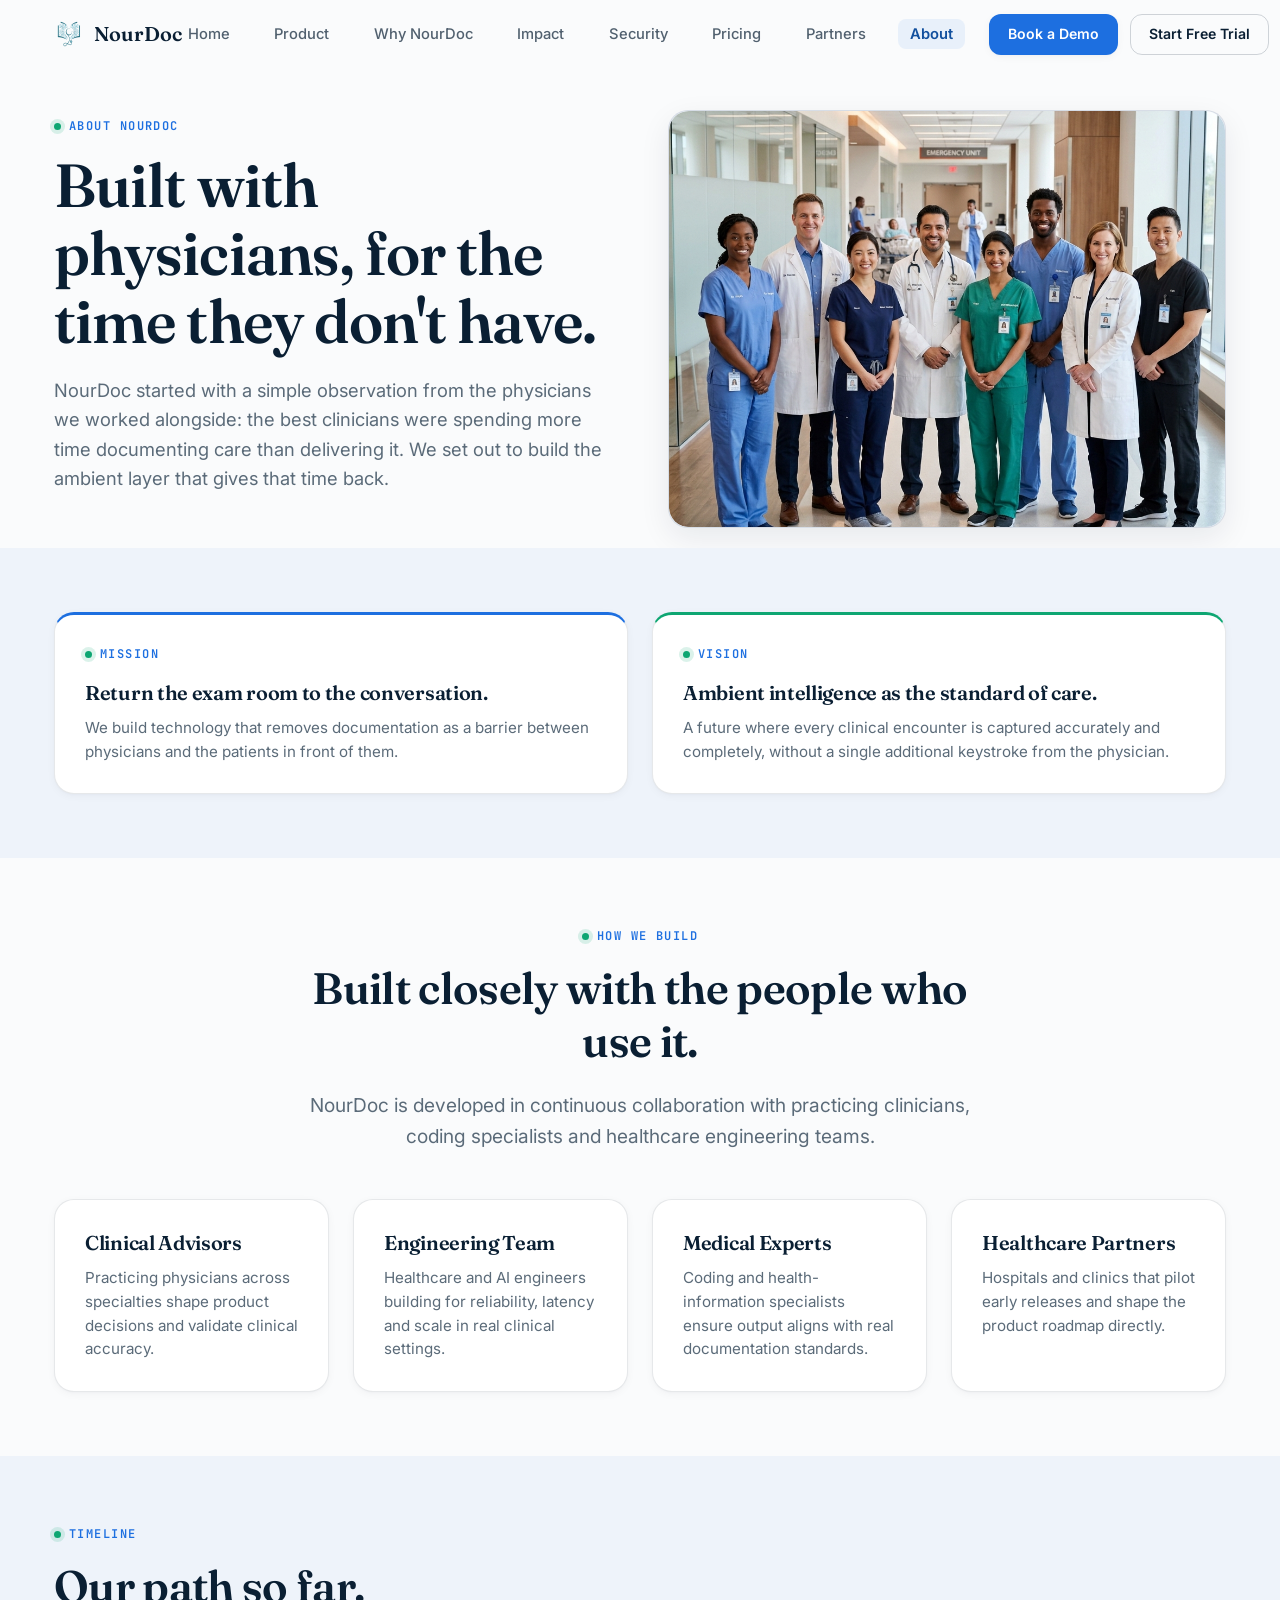
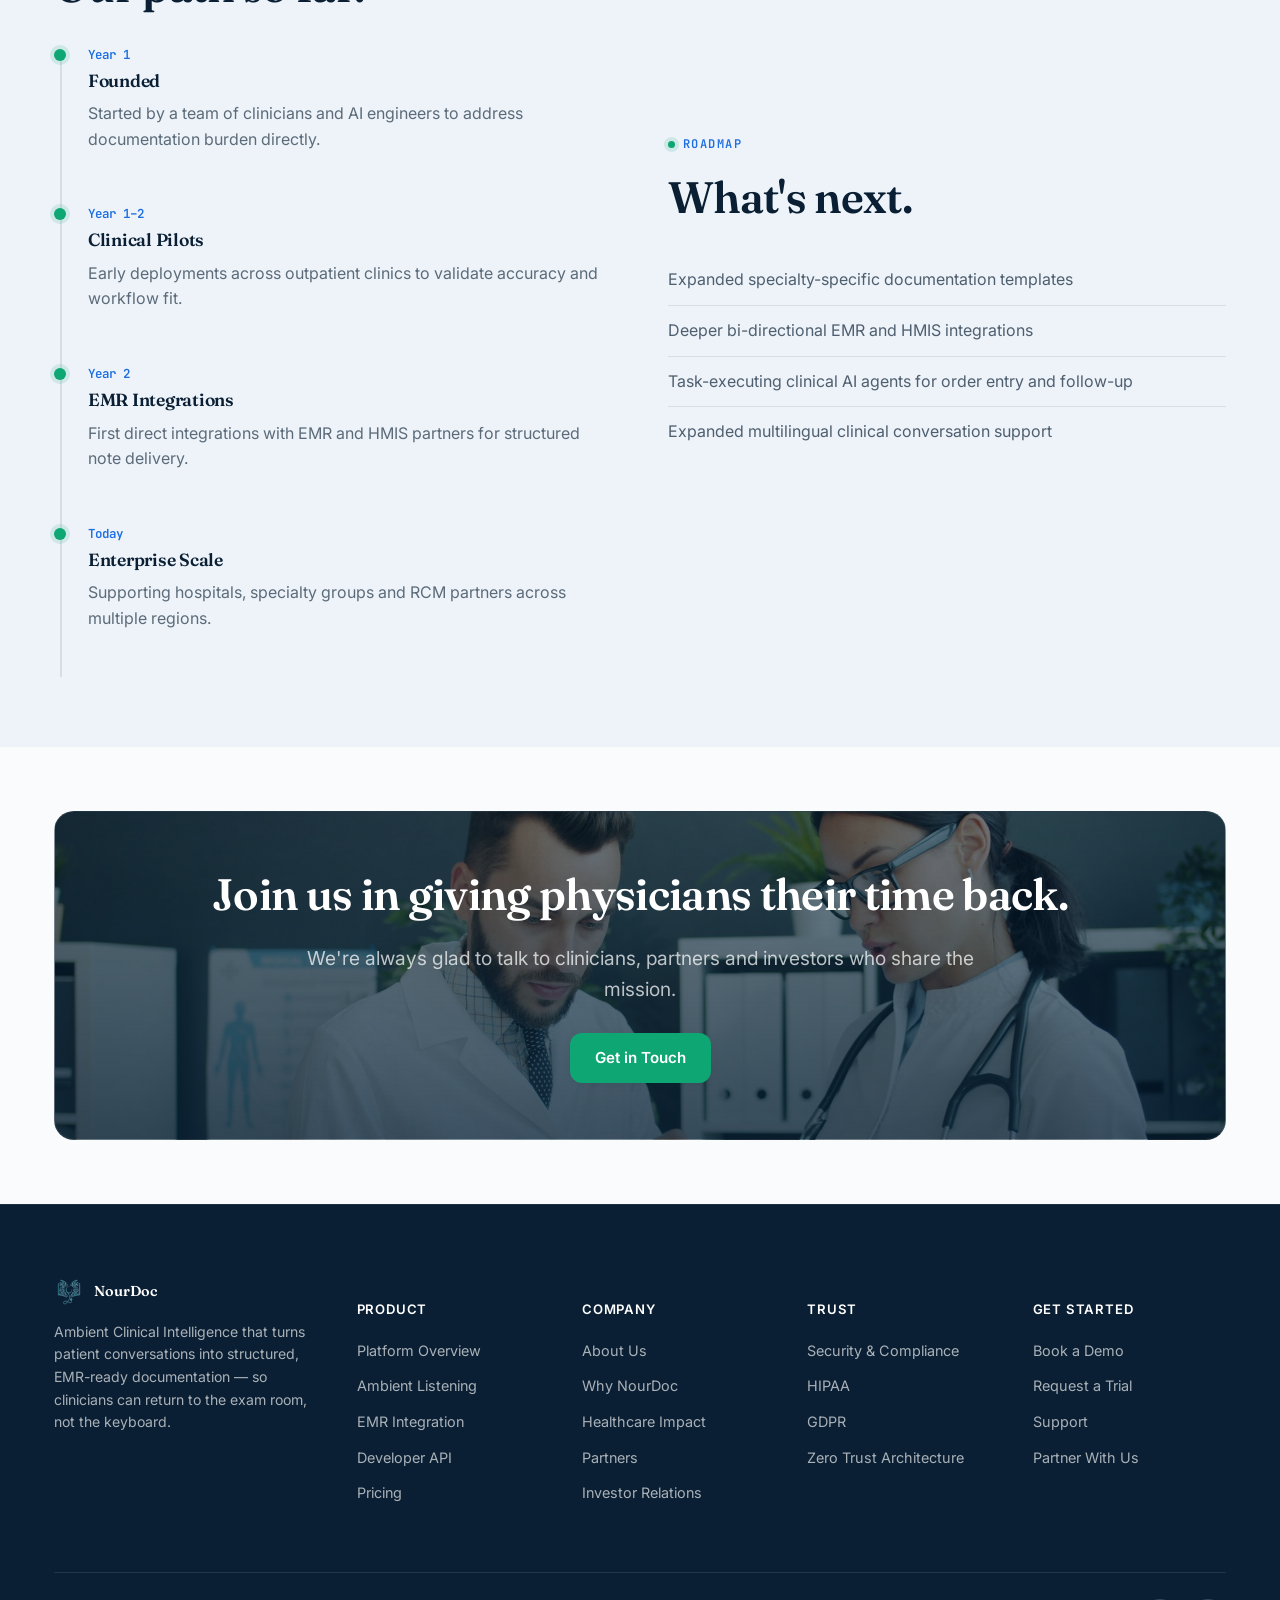
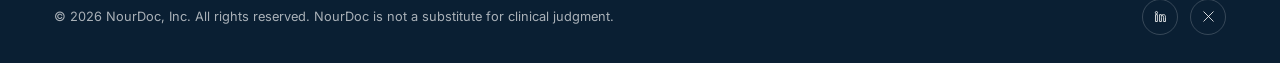
==== about.html @ 83b075ea "Initial NourDoc website" ====
<!DOCTYPE html>
<html lang="en">
<head>
<meta charset="UTF-8">
<meta name="viewport" content="width=device-width, initial-scale=1.0">
<title>About | NourDoc &mdash; Ambient Clinical Intelligence</title>
<meta name="description" content="Learn about NourDoc's mission, vision, clinical advisory board, engineering team and roadmap for Ambient Clinical Intelligence.">
<meta property="og:title" content="About | NourDoc">
<meta property="og:description" content="Learn about NourDoc's mission, vision, clinical advisory board, engineering team and roadmap for Ambient Clinical Intelligence.">
<meta property="og:type" content="website">
<meta property="og:site_name" content="NourDoc">
<meta name="theme-color" content="#0A1F33">
<link rel="icon" href="assets/images/favicon.ico" type="image/x-icon">
<link rel="preconnect" href="https://fonts.googleapis.com">
<link rel="preconnect" href="https://fonts.gstatic.com" crossorigin>
<link href="https://fonts.googleapis.com/css2?family=Fraunces:opsz,wght@9..144,500;9..144,560;9..144,620&family=Inter:wght@400;500;600;700&family=JetBrains+Mono:wght@500;600&display=swap" rel="stylesheet">
<link rel="stylesheet" href="css/style.css">
<script type="application/ld+json">
{
  "@context": "https://schema.org",
  "@type": "MedicalOrganization",
  "name": "NourDoc",
  "description": "AI-powered Ambient Clinical Intelligence platform that converts doctor-patient conversations into structured clinical documentation.",
  "url": "https://www.nourdoc.ai"
}
</script>
</head>
<body>
<nav class="nav" role="navigation" aria-label="Main navigation">
  <div class="nav-inner">
    <a href="index.html" class="brand" aria-label="NourDoc Home"><img src="assets/images/logo.png" alt="NourDoc" class="mark" width="30" height="30">NourDoc</a>
    <ul class="nav-links" id="nav-menu">
      <li><a href="index.html">Home</a></li>
<li><a href="product.html">Product</a></li>
<li><a href="why-nourdoc.html">Why NourDoc</a></li>
<li><a href="healthcare-impact.html">Impact</a></li>
<li><a href="security-compliance.html">Security</a></li>
<li><a href="pricing.html">Pricing</a></li>
<li><a href="partners.html">Partners</a></li>
<li><a href="about.html" class="active" aria-current="page">About</a></li>

    </ul>
    <div class="nav-cta">
      <a href="contact.html" class="btn btn-primary btn-sm">Book a Demo</a>
      <a href="pricing.html" class="btn btn-ghost btn-sm">Start Free Trial</a>
    </div>
    <button class="nav-toggle" aria-label="Toggle menu" aria-expanded="false" aria-controls="nav-menu"><span></span><span></span><span></span></button>
  </div>
</nav>

<section class="hero" style="padding-bottom:20px">
  <div class="container">
    <div class="two-col" data-aos="fade-up">
      <div>
        <div class="eyebrow">About NourDoc</div>
        <h1>Built with physicians, for the time they don't have.</h1>
        <p class="lede">NourDoc started with a simple observation from the physicians we worked alongside: the best clinicians were spending more time documenting care than delivering it. We set out to build the ambient layer that gives that time back.</p>
      </div>
      <div class="img-frame image-container" style="aspect-ratio:4/3;">
        <img
          src="assets/img/nourdoc-medical-team.jpg"
          alt="NourDoc medical team and clinical advisors"
          class="section-image"
          loading="lazy"
        >
      </div>
    </div>
  </div>
</section>

<section class="section-mist">
  <div class="container">
    <div class="grid grid-2">
      <div class="card top-line" data-aos="fade-up">
        <div class="eyebrow">Mission</div>
        <h3>Return the exam room to the conversation.</h3>
        <p>We build technology that removes documentation as a barrier between physicians and the patients in front of them.</p>
      </div>
      <div class="card top-line emerald" data-aos="fade-up" data-aos-delay="80">
        <div class="eyebrow">Vision</div>
        <h3>Ambient intelligence as the standard of care.</h3>
        <p>A future where every clinical encounter is captured accurately and completely, without a single additional keystroke from the physician.</p>
      </div>
    </div>
  </div>
</section>

<section>
  <div class="container">
    <div class="section-head" data-aos="fade-up">
      <div class="eyebrow">How We Build</div>
      <h2>Built closely with the people who use it.</h2>
      <p class="lede center">NourDoc is developed in continuous collaboration with practicing clinicians, coding specialists and healthcare engineering teams.</p>
    </div>
    <div class="grid grid-4">
      <div class="card" data-aos="fade-up"><h3>Clinical Advisors</h3><p>Practicing physicians across specialties shape product decisions and validate clinical accuracy.</p></div>
      <div class="card" data-aos="fade-up" data-aos-delay="80"><h3>Engineering Team</h3><p>Healthcare and AI engineers building for reliability, latency and scale in real clinical settings.</p></div>
      <div class="card" data-aos="fade-up" data-aos-delay="160"><h3>Medical Experts</h3><p>Coding and health-information specialists ensure output aligns with real documentation standards.</p></div>
      <div class="card" data-aos="fade-up" data-aos-delay="240"><h3>Healthcare Partners</h3><p>Hospitals and clinics that pilot early releases and shape the product roadmap directly.</p></div>
    </div>
  </div>
</section>

<section class="section-mist">
  <div class="container">
    <div class="two-col" data-aos="fade-up">
      <div>
        <div class="eyebrow">Timeline</div>
        <h2>Our path so far.</h2>
        <div class="timeline" style="margin-top:32px">
          <div class="t-item"><span class="t-year">Year 1</span><h4>Founded</h4><p>Started by a team of clinicians and AI engineers to address documentation burden directly.</p></div>
          <div class="t-item"><span class="t-year">Year 1&ndash;2</span><h4>Clinical Pilots</h4><p>Early deployments across outpatient clinics to validate accuracy and workflow fit.</p></div>
          <div class="t-item"><span class="t-year">Year 2</span><h4>EMR Integrations</h4><p>First direct integrations with EMR and HMIS partners for structured note delivery.</p></div>
          <div class="t-item"><span class="t-year">Today</span><h4>Enterprise Scale</h4><p>Supporting hospitals, specialty groups and RCM partners across multiple regions.</p></div>
        </div>
      </div>
      <div>
        <div class="eyebrow">Roadmap</div>
        <h2>What's next.</h2>
        <ul style="list-style:none;padding:0;margin-top:32px">
          <li style="padding:12px 0;border-bottom:1px solid var(--line);color:var(--ink-70)">Expanded specialty-specific documentation templates</li>
          <li style="padding:12px 0;border-bottom:1px solid var(--line);color:var(--ink-70)">Deeper bi-directional EMR and HMIS integrations</li>
          <li style="padding:12px 0;border-bottom:1px solid var(--line);color:var(--ink-70)">Task-executing clinical AI agents for order entry and follow-up</li>
          <li style="padding:12px 0;color:var(--ink-70)">Expanded multilingual clinical conversation support</li>
        </ul>
      </div>
    </div>
  </div>
</section>

<section>
  <div class="container">
    <div class="cta-band join-cta" data-aos="zoom-in">
      <h2>Join us in giving physicians their time back.</h2>
      <p class="lede center">We're always glad to talk to clinicians, partners and investors who share the mission.</p>
      <div class="btns">
        <a href="contact.html" class="btn btn-accent">Get in Touch</a>
      </div>
    </div>
  </div>
</section>

<footer class="site-footer">
  <div class="container">
    <div class="footer-grid">
      <div class="footer-brand">
        <a href="index.html" class="brand"><img src="assets/images/logo.png" alt="NourDoc" class="mark" width="30" height="30">NourDoc</a>
        <p>Ambient Clinical Intelligence that turns patient conversations into structured, EMR-ready documentation &mdash; so clinicians can return to the exam room, not the keyboard.</p>
      </div>
      <div>
        <h5>Product</h5>
        <ul>
          <li><a href="product.html">Platform Overview</a></li>
          <li><a href="product.html#ambient">Ambient Listening</a></li>
          <li><a href="product.html#emr">EMR Integration</a></li>
          <li><a href="product.html#api">Developer API</a></li>
          <li><a href="pricing.html">Pricing</a></li>
        </ul>
      </div>
      <div>
        <h5>Company</h5>
        <ul>
          <li><a href="about.html">About Us</a></li>
          <li><a href="why-nourdoc.html">Why NourDoc</a></li>
          <li><a href="healthcare-impact.html">Healthcare Impact</a></li>
          <li><a href="partners.html">Partners</a></li>
          <li><a href="contact.html#investors">Investor Relations</a></li>
        </ul>
      </div>
      <div>
        <h5>Trust</h5>
        <ul>
          <li><a href="security-compliance.html">Security &amp; Compliance</a></li>
          <li><a href="security-compliance.html#hipaa">HIPAA</a></li>
          <li><a href="security-compliance.html#gdpr">GDPR</a></li>
          <li><a href="security-compliance.html#architecture">Zero Trust Architecture</a></li>
        </ul>
      </div>
      <div>
        <h5>Get Started</h5>
        <ul>
          <li><a href="contact.html">Book a Demo</a></li>
          <li><a href="contact.html">Request a Trial</a></li>
          <li><a href="contact.html#support">Support</a></li>
          <li><a href="contact.html#partner">Partner With Us</a></li>
        </ul>
      </div>
    </div>
    <div class="footer-bottom">
      <span>&copy; 2026 NourDoc, Inc. All rights reserved. NourDoc is not a substitute for clinical judgment.</span>
      <div class="footer-social">
        <a href="#" aria-label="LinkedIn"><svg viewBox="0 0 24 24" fill="none" stroke="currentColor" stroke-width="1.6"><path d="M4 9h3v11H4zM5.5 4a1.8 1.8 0 110 3.6A1.8 1.8 0 015.5 4zM10.5 9H13.4V10.6C13.9 9.7 15 9 16.6 9C19.7 9 20 11 20 13.3V20H17V13.9C17 12.5 17 10.7 15 10.7C13 10.7 13.5 12.4 13.5 13.9V20H10.5z"/></svg></a>
        <a href="#" aria-label="X"><svg viewBox="0 0 24 24" fill="none" stroke="currentColor" stroke-width="1.6"><path d="M4 4l16 16M20 4L4 20"/></svg></a>
      </div>
    </div>
  </div>
</footer>
<script src="js/script.js"></script>
</body>
</html>
---- css/style.css ----
/* ==========================================================================
   NourDoc — Ambient Clinical Intelligence Design System
   Color tokens: Ink Navy #0A1F33 · Clinical Blue #1D6FE0 · Signal Emerald #0EA672
   Paper #FAFBFC · Mist #EEF3FA · Slate #5B6B79 · White #FFFFFF
   Typography: 'Fraunces' (display) · 'Inter' (body/UI) · 'JetBrains Mono' (data/mono)
   ========================================================================== */

:root {
  /* Color Palette */
  --ink: #0A1F33;
  --ink-70: rgba(10, 31, 51, 0.7);
  --ink-50: rgba(10, 31, 51, 0.5);
  --blue: #1D6FE0;
  --blue-dark: #12509E;
  --emerald: #0EA672;
  --emerald-dark: #0B8059;
  --paper: #FAFBFC;
  --mist: #EEF3FA;
  --mist-deep: #E2EAF5;
  --slate: #5B6B79;
  --line: rgba(10, 31, 51, 0.10);
  --line-strong: rgba(10, 31, 51, 0.18);
  --white: #FFFFFF;

  /* Spacing Scale System: 8px, 16px, 24px, 32px, 48px, 64px, 96px */
  --space-2xs: 8px;
  --space-xs: 16px;
  --space-sm: 24px;
  --space-md: 32px;
  --space-lg: 48px;
  --space-xl: 64px;
  --space-2xl: 96px;

  /* Consistent Border Radius: 12px for buttons & small cards, 20px for large cards & image frames */
  --radius-sm: 12px;
  --radius-md: 16px;
  --radius-lg: 20px;

  /* Elevation & Shadows */
  --shadow-sm: 0 2px 8px rgba(10, 31, 51, 0.04), 0 1px 2px rgba(10, 31, 51, 0.02);
  --shadow-md: 0 10px 30px rgba(10, 31, 51, 0.08);
  --shadow-lg: 0 24px 60px rgba(10, 31, 51, 0.12);

  /* Typography Fonts */
  --font-display: 'Fraunces', 'Georgia', serif;
  --font-body: 'Inter', -apple-system, BlinkMacSystemFont, 'Segoe UI', Roboto, sans-serif;
  --font-mono: 'JetBrains Mono', 'SFMono-Regular', monospace;

  /* Container & Grid */
  --container: 1220px;
  --ease: cubic-bezier(.22, .9, .32, 1);
  --transition-fast: 200ms ease;
  --transition-normal: 250ms ease;
}

*, *::before, *::after {
  box-sizing: border-box;
}

html {
  /* scroll-behavior is handled via JS only for anchor links,
     NOT globally — prevents browser scroll-restore from animating
     and making the nav appear to jump on page refresh */
  overflow-x: hidden;
}

body {
  margin: 0;
  font-family: var(--font-body);
  color: var(--ink);
  background: var(--paper);
  font-size: 1rem;
  line-height: 1.6;
  -webkit-font-smoothing: antialiased;
  -moz-osx-font-smoothing: grayscale;
  /* Do NOT set overflow-x: hidden on body — it silently creates a
     new scroll container that breaks position:sticky in Chrome/Safari */
  min-height: 100vh;
}

body.menu-open {
  overflow: hidden;
}

/* Accessibility Focus States */
a:focus-visible,
button:focus-visible,
input:focus-visible,
select:focus-visible,
textarea:focus-visible {
  outline: 2px solid var(--blue);
  outline-offset: 2px;
  border-radius: 6px;
}

@media (prefers-reduced-motion: reduce) {
  html {
    scroll-behavior: auto;
  }
  *, *::before, *::after {
    animation-duration: 0.01ms !important;
    animation-iteration-count: 1 !important;
    transition-duration: 0.01ms !important;
    scroll-behavior: auto !important;
  }
}

/* ---------- Typography & Headings ---------- */
h1, h2, h3, h4 {
  font-family: var(--font-display);
  color: var(--ink);
  font-weight: 600;
  line-height: 1.15;
  margin: 0 0 0.5em;
  letter-spacing: -0.015em;
}

h1 {
  font-size: clamp(2.25rem, 5vw, 3.8rem);
  font-weight: 600;
  line-height: 1.12;
}

h2 {
  font-size: clamp(1.85rem, 3.5vw, 2.75rem);
  line-height: 1.2;
}

h3 {
  font-size: clamp(1.25rem, 2vw, 1.6rem);
  line-height: 1.3;
}

h4 {
  font-size: 1.1rem;
  line-height: 1.35;
}

p {
  margin: 0 0 1em;
  color: var(--slate);
  max-width: 700px;
}

a {
  color: inherit;
  text-decoration: none;
}

img {
  max-width: 100%;
  height: auto;
  display: block;
}

.container {
  max-width: var(--container);
  margin: 0 auto;
  padding: 0 24px;
}

section {
  padding: 64px 0;
}

@media (max-width: 768px) {
  section {
    padding: 48px 0;
  }
}

.eyebrow {
  font-family: var(--font-mono);
  font-size: 0.75rem;
  letter-spacing: 0.12em;
  text-transform: uppercase;
  color: var(--blue);
  display: inline-flex;
  align-items: center;
  gap: 8px;
  margin-bottom: 16px;
  font-weight: 600;
}

.eyebrow::before {
  content: "";
  width: 7px;
  height: 7px;
  border-radius: 50%;
  background: var(--emerald);
  box-shadow: 0 0 0 4px rgba(14, 166, 114, 0.15);
}

.lede {
  font-size: clamp(1.05rem, 1.5vw, 1.2rem);
  color: var(--slate);
  max-width: 680px;
  line-height: 1.6;
}

.center {
  text-align: center;
  margin-left: auto;
  margin-right: auto;
}

/* ---------- Buttons ---------- */
.btn {
  display: inline-flex;
  align-items: center;
  justify-content: center;
  gap: 8px;
  font-family: var(--font-body);
  font-weight: 600;
  font-size: 0.95rem;
  min-height: 44px;
  padding: 12px 24px;
  border-radius: var(--radius-sm);
  border: 1px solid transparent;
  cursor: pointer;
  transition: transform var(--transition-normal), box-shadow var(--transition-normal), background var(--transition-normal), border-color var(--transition-normal), color var(--transition-normal);
  white-space: nowrap;
  text-decoration: none;
}

.btn-primary {
  background: var(--blue);
  color: var(--white);
  box-shadow: var(--shadow-sm);
}

.btn-primary:hover {
  background: var(--blue-dark);
  transform: translateY(-2px);
  box-shadow: var(--shadow-md);
}

.btn-accent {
  background: var(--emerald);
  color: var(--white);
  box-shadow: var(--shadow-sm);
}

.btn-accent:hover {
  background: var(--emerald-dark);
  transform: translateY(-2px);
  box-shadow: var(--shadow-md);
}

.btn-ghost {
  background: transparent;
  border-color: var(--line-strong);
  color: var(--ink);
}

.btn-ghost:hover {
  border-color: var(--ink);
  background: var(--white);
  transform: translateY(-1px);
}

.btn-line {
  background: transparent;
  border-color: rgba(255, 255, 255, 0.35);
  color: var(--white);
}

.btn-line:hover {
  border-color: #ffffff;
  background: rgba(255, 255, 255, 0.08);
}

.btn-sm {
  min-height: 38px;
  padding: 8px 18px;
  font-size: 0.88rem;
}

.btn svg {
  width: 16px;
  height: 16px;
}

/* ---------- Header & Navigation ---------- */
.nav {
  position: sticky;
  top: 0;
  z-index: 1000;
  background: rgba(250, 251, 252, 0.90);
  backdrop-filter: blur(12px) saturate(160%);
  -webkit-backdrop-filter: blur(12px) saturate(160%);
  border-bottom: 1px solid transparent;
  will-change: transform;  /* promote to GPU layer — stops repaint flash on refresh */
  transform: translateZ(0);
  transition: border-color var(--transition-normal), box-shadow var(--transition-normal), background var(--transition-normal);
}

.nav.scrolled {
  border-bottom-color: var(--line);
  box-shadow: 0 4px 20px rgba(10, 31, 51, 0.05);
  background: rgba(255, 255, 255, 0.96);
}

.nav-inner {
  max-width: var(--container);
  margin: 0 auto;
  padding: 14px 24px;
  display: flex;
  align-items: center;
  justify-content: space-between;
  gap: 24px;
}

.brand {
  display: flex;
  align-items: center;
  gap: 10px;
  font-family: var(--font-display);
  font-weight: 600;
  font-size: 1.25rem;
  color: var(--ink);
}

.brand .mark {
  width: 30px;
  height: 30px;
  flex-shrink: 0;
}

.nav-links {
  display: flex;
  align-items: center;
  flex-wrap: nowrap;
  gap: clamp(14px, 1.6vw, 28px);
  list-style: none;
  margin: 0;
  padding: 0;
}

.nav-links a {
  white-space: nowrap;
  flex-shrink: 0;
  font-size: 0.92rem;
  font-weight: 500;
  color: var(--ink-70);
  position: relative;
  padding: 6px 12px;
  border-radius: 8px;
  transition: color var(--transition-fast), background var(--transition-fast);
}

.nav-links a:hover {
  color: var(--ink);
  background: rgba(10, 31, 51, 0.04);
}

.nav-links a.active {
  color: var(--blue-dark);
  font-weight: 600;
  background: rgba(29, 111, 224, 0.08);
}

.nav-cta {
  display: flex;
  align-items: center;
  gap: 12px;
}

.nav-toggle {
  display: none;
  background: none;
  border: none;
  cursor: pointer;
  padding: 8px;
  width: 44px;
  height: 44px;
  border-radius: 8px;
  flex-direction: column;
  align-items: center;
  justify-content: center;
  gap: 0;
  flex-shrink: 0;
}

.nav-toggle span {
  display: block;
  width: 22px;
  height: 2px;
  background: var(--ink);
  border-radius: 2px;
  margin: 3px 0;
  transition: transform 280ms ease, opacity 280ms ease, width 280ms ease;
}

/* ---------- Mobile Navigation ≤ 980px ---------- */
@media (max-width: 980px) {
  .nav-inner {
    gap: 12px;
  }

  .nav-links {
    position: fixed;
    top: 61px;
    left: 0;
    right: 0;
    bottom: 0;
    background: var(--white);
    flex-direction: column;
    align-items: stretch;
    padding: 16px 24px 40px;
    gap: 4px;
    transform: translateX(100%);
    opacity: 0;
    visibility: hidden;
    pointer-events: none;
    transition: transform 300ms ease, opacity 300ms ease, visibility 300ms ease;
    border-top: 1px solid var(--line);
    box-shadow: -4px 0 30px rgba(10, 31, 51, 0.12);
    overflow-y: auto;
    z-index: 999;
  }

  .nav-links.open {
    transform: translateX(0);
    opacity: 1;
    visibility: visible;
    pointer-events: auto;
  }

  .nav-links li {
    border-bottom: 1px solid rgba(10, 31, 51, 0.06);
  }

  .nav-links li:last-child {
    border-bottom: none;
  }

  .nav-links a {
    white-space: normal;
    padding: 14px 16px;
    width: 100%;
    border-radius: 10px;
    font-size: 1.05rem;
    min-height: 48px;
    display: flex;
    align-items: center;
  }

  .nav-cta .btn-ghost {
    display: none;
  }

  .nav-toggle {
    display: flex;
  }

  /* Hamburger → X animation */
  .nav-toggle[aria-expanded="true"] span:nth-child(1) {
    transform: translateY(8px) rotate(45deg);
  }
  .nav-toggle[aria-expanded="true"] span:nth-child(2) {
    opacity: 0;
    transform: scaleX(0);
  }
  .nav-toggle[aria-expanded="true"] span:nth-child(3) {
    transform: translateY(-8px) rotate(-45deg);
  }
}

/* Extra-small phones: also hide the CTA button so nav bar stays one line */
@media (max-width: 440px) {
  .nav-cta {
    display: none;
  }
}

/* ---------- Hero ---------- */
.hero {
  padding: 40px 0 32px;
  position: relative;
  overflow: hidden;
}

.hero-grid {
  display: grid;
  grid-template-columns: 1.05fr 0.95fr;
  gap: 56px;
  align-items: center;
}

@media (max-width: 980px) {
  .hero-grid {
    grid-template-columns: 1fr;
    gap: 40px;
  }
}

.hero h1 {
  margin-bottom: 20px;
}

.hero .lede {
  font-size: 1.15rem;
  margin-bottom: 32px;
}

.hero-ctas {
  display: flex;
  gap: 14px;
  flex-wrap: wrap;
  align-items: center;
  margin-bottom: 32px;
}

@media (max-width: 640px) {
  .hero-ctas .btn {
    width: 100%;
  }
}

.hero-trust {
  display: flex;
  gap: 20px;
  flex-wrap: wrap;
  font-size: 0.85rem;
  color: var(--slate);
}

.hero-trust span {
  display: inline-flex;
  align-items: center;
  gap: 6px;
}

.hero-trust svg {
  width: 16px;
  height: 16px;
  color: var(--emerald);
  flex-shrink: 0;
}

/* Signature waveform → document motif */
.wave-card {
  background: var(--ink);
  border-radius: var(--radius-lg);
  padding: 28px;
  box-shadow: var(--shadow-lg);
  position: relative;
  overflow: hidden;
  border: 1px solid rgba(255, 255, 255, 0.08);
}

.wave-card .wc-label {
  font-family: var(--font-mono);
  font-size: 0.72rem;
  letter-spacing: 0.08em;
  text-transform: uppercase;
  color: rgba(255, 255, 255, 0.7);
  display: flex;
  justify-content: space-between;
  align-items: center;
  width: 100%;
}

.status-live {
  display: inline-flex;
  align-items: center;
  gap: 8px;
  color: #4DE8B2;
  font-weight: 600;
}

.pulse-dot {
  width: 8px;
  height: 8px;
  border-radius: 50%;
  background: var(--emerald);
  box-shadow: 0 0 0 0 rgba(14, 166, 114, 0.7);
  animation: pulse 1.8s infinite;
}

@keyframes pulse {
  0% { box-shadow: 0 0 0 0 rgba(14, 166, 114, 0.7); }
  70% { box-shadow: 0 0 0 8px rgba(14, 166, 114, 0); }
  100% { box-shadow: 0 0 0 0 rgba(14, 166, 114, 0); }
}

.mac-dots {
  display: flex;
  gap: 6px;
  margin-right: 16px;
}

.mac-dots span {
  display: block;
  width: 10px;
  height: 10px;
  border-radius: 50%;
  background: rgba(255, 255, 255, 0.2);
}

.mac-dots span:nth-child(1) { background: #FF5F56; }
.mac-dots span:nth-child(2) { background: #FFBD2E; }
.mac-dots span:nth-child(3) { background: #27C93F; }

.wc-header {
  display: flex;
  align-items: center;
  margin-bottom: 16px;
  border-bottom: 1px solid rgba(255, 255, 255, 0.1);
  padding-bottom: 12px;
}

.audio-bars {
  display: flex;
  align-items: center;
  justify-content: center;
  gap: 4px;
  height: 36px;
  margin: 12px 0 16px;
  padding: 0 12px;
  background: rgba(0, 0, 0, 0.25);
  border-radius: 8px;
}

.audio-bars span {
  width: 4px;
  background: var(--emerald);
  border-radius: 2px;
  animation: barWave 1.2s ease-in-out infinite alternate;
}

.audio-bars span:nth-child(1) { height: 35%; animation-delay: 0.1s; }
.audio-bars span:nth-child(2) { height: 60%; animation-delay: 0.3s; }
.audio-bars span:nth-child(3) { height: 85%; animation-delay: 0.2s; }
.audio-bars span:nth-child(4) { height: 40%; animation-delay: 0.5s; }
.audio-bars span:nth-child(5) { height: 95%; animation-delay: 0.4s; }
.audio-bars span:nth-child(6) { height: 50%; animation-delay: 0.1s; }
.audio-bars span:nth-child(7) { height: 75%; animation-delay: 0.6s; }
.audio-bars span:nth-child(8) { height: 90%; animation-delay: 0.2s; }
.audio-bars span:nth-child(9) { height: 45%; animation-delay: 0.4s; }
.audio-bars span:nth-child(10) { height: 65%; animation-delay: 0.3s; }

@keyframes barWave {
  0% { transform: scaleY(0.4); opacity: 0.6; }
  100% { transform: scaleY(1); opacity: 1; }
}

.wc-transcript-box {
  display: flex;
  flex-direction: column;
  gap: 10px;
  margin-bottom: 16px;
}

.wc-msg {
  display: flex;
  gap: 10px;
  align-items: flex-start;
}

.wc-msg.doctor {
  flex-direction: row-reverse;
}

.avatar {
  width: 28px;
  height: 28px;
  border-radius: 50%;
  display: flex;
  align-items: center;
  justify-content: center;
  font-size: 0.7rem;
  font-weight: 700;
  flex-shrink: 0;
  color: #fff;
}

.p-avatar { background: #4A5B6D; }
.d-avatar { background: var(--blue); }

.bubble {
  background: rgba(255, 255, 255, 0.08);
  padding: 8px 12px;
  border-radius: 10px;
  border-top-left-radius: 2px;
  font-size: 0.82rem;
  color: rgba(255, 255, 255, 0.95);
  line-height: 1.4;
  max-width: 86%;
}

.wc-msg.doctor .bubble {
  background: rgba(29, 111, 224, 0.25);
  border-top-left-radius: 10px;
  border-top-right-radius: 2px;
}

.soap-card-preview {
  margin-top: 16px;
  background: rgba(0, 0, 0, 0.3);
  border: 1px solid rgba(255, 255, 255, 0.12);
  border-radius: 12px;
  padding: 14px;
}

.soap-header {
  display: flex;
  align-items: center;
  gap: 8px;
  font-size: 0.78rem;
  font-weight: 600;
  color: var(--white);
  margin-bottom: 10px;
  padding-bottom: 8px;
  border-bottom: 1px solid rgba(255, 255, 255, 0.08);
}

.soap-header svg {
  width: 14px;
  height: 14px;
  color: var(--emerald);
}

.badge-ready {
  margin-left: auto;
  font-size: 0.68rem;
  background: rgba(14, 166, 114, 0.2);
  color: #4DE8B2;
  padding: 3px 8px;
  border-radius: 100px;
  font-weight: 600;
}

.soap-fields {
  display: flex;
  flex-direction: column;
  gap: 6px;
}

.soap-row {
  display: flex;
  gap: 8px;
  font-size: 0.78rem;
  line-height: 1.35;
}

.s-label {
  font-family: var(--font-mono);
  font-weight: 600;
  color: var(--emerald);
  min-width: 75px;
  flex-shrink: 0;
}

.s-text {
  color: rgba(255, 255, 255, 0.88);
}
  align-items: center;
  justify-content: center;
  font-size: 0.65rem;
  font-weight: 600;
  flex-shrink: 0;
  color: #fff;
}

.p-avatar { background: var(--slate); }
.d-avatar { background: var(--blue); }

.bubble {
  background: rgba(255, 255, 255, 0.08);
  padding: 8px 12px;
  border-radius: 12px;
  border-top-left-radius: 2px;
  font-size: 0.85rem;
  color: rgba(255, 255, 255, 0.9);
  line-height: 1.4;
}

.wc-doctor .bubble {
  background: rgba(29, 111, 224, 0.2);
  border-top-left-radius: 12px;
  border-top-right-radius: 2px;
}

.wc-note-preview {
  margin-top: 20px;
  padding-top: 16px;
  border-top: 1px dashed rgba(255, 255, 255, 0.15);
}

.wc-note-preview .tag {
  font-size: 0.75rem;
  color: var(--emerald);
  margin-bottom: 10px;
}

.wc-line {
  height: 6px;
  border-radius: 3px;
  background: rgba(255, 255, 255, 0.14);
  margin-bottom: 8px;
}

.wc-line.short { width: 42%; }
.wc-line.med { width: 78%; }
.wc-line.long { width: 95%; }

/* API Card Styles */
.api-card {
  background: var(--ink);
  border-radius: var(--radius-lg);
  padding: 0;
  box-shadow: var(--shadow-lg);
  overflow: hidden;
  border: 1px solid rgba(255, 255, 255, 0.08);
  display: flex;
  flex-direction: column;
}

.api-header {
  display: flex;
  align-items: center;
  background: rgba(0, 0, 0, 0.2);
  padding: 12px 16px;
  border-bottom: 1px solid rgba(255, 255, 255, 0.05);
}

.api-tab {
  background: rgba(255, 255, 255, 0.1);
  padding: 4px 12px;
  border-radius: 4px;
  font-family: var(--font-mono);
  font-size: 0.75rem;
  color: #fff;
  margin-left: 12px;
}

.api-card pre {
  margin: 0;
  padding: 24px;
  background: transparent;
  color: #e2eaf5;
  font-family: var(--font-mono);
  font-size: 0.85rem;
  line-height: 1.5;
  overflow-x: auto;
}

.api-response {
  background: rgba(0, 0, 0, 0.15);
  padding: 16px 24px;
  border-top: 1px solid rgba(255, 255, 255, 0.05);
}

.resp-label {
  font-family: var(--font-mono);
  font-size: 0.75rem;
  color: rgba(255, 255, 255, 0.5);
  margin-bottom: 12px;
  display: flex;
  justify-content: space-between;
}

.resp-label span {
  color: var(--emerald);
}

@keyframes lineIn {
  to { opacity: 1; transform: translateX(0); }
}

/* ---------- Sections / Cards ---------- */
.section-head {
  max-width: 680px;
  margin: 0 auto 48px;
  text-align: center;
}

.section-head.left {
  margin: 0 0 40px;
  text-align: left;
}

.grid {
  display: grid;
  gap: 24px;
}

.grid-2 { grid-template-columns: repeat(2, 1fr); }
.grid-3 { grid-template-columns: repeat(3, 1fr); }
.grid-4 { grid-template-columns: repeat(4, 1fr); }
.grid-5 { grid-template-columns: repeat(5, 1fr); }

@media (max-width: 1024px) {
  .grid-3, .grid-4 { grid-template-columns: repeat(2, 1fr); }
  .grid-5 { grid-template-columns: repeat(3, 1fr); }
}

@media (max-width: 640px) {
  .grid-2, .grid-3, .grid-4, .grid-5 { grid-template-columns: 1fr; }
}

.card {
  background: var(--white);
  border: 1px solid var(--line);
  border-radius: var(--radius-lg);
  padding: 30px;
  box-shadow: var(--shadow-sm);
  display: flex;
  flex-direction: column;
  height: 100%;
  transition: transform 250ms ease, box-shadow 250ms ease, border-color 250ms ease;
}

.card:hover {
  transform: translateY(-4px);
  box-shadow: var(--shadow-md);
  border-color: rgba(29, 111, 224, 0.3);
}

.icon {
  width: 48px;
  height: 48px;
  border-radius: var(--radius-sm);
  display: inline-flex;
  align-items: center;
  justify-content: center;
  background: var(--mist);
  color: var(--blue);
  margin-bottom: 16px;
  flex-shrink: 0;
}

.icon svg {
  width: 24px;
  height: 24px;
  max-width: 24px;
  max-height: 24px;
  display: block;
}

/* Fail-safe constraint for direct SVGs inside cards */
.card > svg,
.stat-card > svg {
  width: 24px !important;
  height: 24px !important;
  max-width: 24px !important;
  max-height: 24px !important;
  display: block !important;
  margin-bottom: 16px !important;
  color: var(--blue) !important;
}

.card h3 {
  margin-bottom: 10px;
  font-size: 1.25rem;
}

.card p {
  font-size: 0.95rem;
  margin-bottom: 0;
  color: var(--slate);
  line-height: 1.55;
}

.card.accent-emerald .icon {
  background: rgba(14, 166, 114, 0.12);
  color: var(--emerald);
}

.card.top-line {
  border-top: 3px solid var(--blue);
}

.card.top-line.emerald {
  border-top-color: var(--emerald);
}

/* Stat Cards */
.stat-card {
  background: var(--mist);
  border-radius: var(--radius-lg);
  padding: 28px;
  text-align: left;
  border: 1px solid var(--mist-deep);
  height: 100%;
  display: flex;
  flex-direction: column;
  justify-content: center;
}

.stat-card .num {
  font-family: var(--font-display);
  font-size: clamp(2.2rem, 3vw, 2.7rem);
  font-weight: 600;
  color: var(--ink);
  display: block;
  line-height: 1.05;
}

.stat-card .num .unit {
  font-size: 1.3rem;
  color: var(--blue);
}

.stat-card .num.text-arrow {
  font-size: clamp(1.8rem, 2.5vw, 2.2rem);
  color: var(--emerald);
}

.stat-card .cap {
  font-size: 0.88rem;
  color: var(--slate);
  margin-top: 10px;
  margin-bottom: 0;
}

/* Workflow */
.flow {
  display: flex;
  align-items: stretch;
  justify-content: space-between;
  gap: 12px;
  flex-wrap: wrap;
}

.flow-step {
  flex: 1;
  min-width: 150px;
  background: var(--white);
  border: 1px solid var(--line);
  border-radius: var(--radius-lg);
  padding: 24px 18px;
  text-align: center;
  position: relative;
  box-shadow: var(--shadow-sm);
}

.flow-step .fn {
  font-family: var(--font-mono);
  font-size: 0.75rem;
  color: var(--blue);
  margin-bottom: 10px;
  letter-spacing: 0.08em;
  font-weight: 600;
}

.flow-step h4 {
  font-family: var(--font-body);
  font-weight: 600;
  font-size: 1rem;
  margin-bottom: 6px;
}

.flow-step p {
  font-size: 0.84rem;
  margin: 0;
  color: var(--slate);
}

.flow-arrow {
  display: flex;
  align-items: center;
  color: var(--slate);
  opacity: 0.4;
  font-size: 1.3rem;
  padding: 0 2px;
}

@media (max-width: 860px) {
  .flow { flex-direction: column; }
  .flow-arrow { transform: rotate(90deg); align-self: center; margin: 6px 0; }
}

/* Comparison Table */
.table-wrap {
  overflow-x: auto;
  border-radius: var(--radius-lg);
  border: 1px solid var(--line);
  box-shadow: var(--shadow-sm);
  -webkit-overflow-scrolling: touch;
}

table.compare {
  width: 100%;
  border-collapse: collapse;
  background: var(--white);
  min-width: 640px;
}

table.compare th, table.compare td {
  padding: 18px 20px;
  border-bottom: 1px solid var(--line);
  text-align: left;
  font-size: 0.92rem;
}

table.compare thead th {
  background: var(--ink);
  color: #ffffff;
  font-family: var(--font-body);
  font-weight: 600;
}

table.compare th:first-child, table.compare td:first-child {
  color: var(--slate);
  font-weight: 500;
  width: 26%;
}

table.compare td.good {
  color: var(--emerald-dark);
  font-weight: 600;
}

table.compare td.bad {
  color: #B14545;
}

table.compare tbody tr:last-child td {
  border-bottom: none;
}

table.compare tbody tr:nth-child(even) {
  background: var(--mist);
}

/* Testimonial */
.testi {
  background: var(--white);
  border: 1px solid var(--line);
  border-radius: var(--radius-lg);
  padding: 30px;
  box-shadow: var(--shadow-sm);
  display: flex;
  flex-direction: column;
  justify-content: space-between;
}

.testi p {
  font-family: var(--font-display);
  font-size: 1.1rem;
  color: var(--ink);
  font-style: italic;
  margin-bottom: 20px;
  line-height: 1.5;
}

.testi-meta {
  display: flex;
  align-items: center;
  gap: 12px;
}

.testi-avatar {
  width: 42px;
  height: 42px;
  border-radius: 50%;
  background: var(--mist);
  display: flex;
  align-items: center;
  justify-content: center;
  font-family: var(--font-mono);
  font-weight: 700;
  color: var(--blue);
  font-size: 0.85rem;
  flex-shrink: 0;
}

.testi-name {
  font-weight: 600;
  font-size: 0.9rem;
}

.testi-role {
  font-size: 0.8rem;
  color: var(--slate);
}

/* Logos */
.logo-row {
  display: flex;
  align-items: center;
  justify-content: center;
  gap: 24px;
  flex-wrap: wrap;
}

.logo-row .logo-chip {
  font-family: var(--font-mono);
  font-size: 0.78rem;
  letter-spacing: 0.05em;
  color: var(--slate);
  border: 1px dashed var(--line-strong);
  padding: 10px 18px;
  border-radius: 10px;
  background: var(--white);
}

/* CTA Band */
.cta-band {
  background:
    linear-gradient(
      rgba(5, 28, 48, 0.5),
      rgba(5, 28, 48, 0.75)
    ),
    url("../assets/images/healthcare-collaboration.jpg")
    center 30% / cover no-repeat;
  border-radius: var(--radius-lg);
  padding: 56px 36px;
  text-align: center;
  position: relative;
  overflow: hidden;
  border: 1px solid rgba(255, 255, 255, 0.08);
}

.cta-band h2 {
  color: #ffffff;
}

.cta-band p {
  color: rgba(255, 255, 255, 0.72);
  margin-left: auto;
  margin-right: auto;
}

.cta-band .btns {
  display: flex;
  gap: 14px;
  justify-content: center;
  flex-wrap: wrap;
  margin-top: 28px;
}

@media (max-width: 640px) {
  .cta-band .btns .btn {
    width: 100%;
  }
}

/* Dark & Mist Section Styles */
.section-dark {
  background: var(--ink);
  color: #ffffff;
}

.section-dark h1,
.section-dark h2,
.section-dark h3,
.section-dark h4 {
  color: #ffffff !important;
}

.section-dark p,
.section-dark .lede {
  color: rgba(255, 255, 255, 0.85) !important;
}

.section-dark .eyebrow {
  color: #4DE8B2 !important;
}

.section-mist {
  background: var(--mist);
}

/* Pills / Badges */
.pill {
  display: inline-flex;
  align-items: center;
  gap: 6px;
  font-size: 0.78rem;
  font-weight: 600;
  padding: 6px 14px;
  border-radius: 100px;
  background: var(--mist);
  color: var(--blue-dark);
}

.pill.emerald {
  background: rgba(14, 166, 114, 0.12);
  color: var(--emerald-dark);
}

/* Footer */
footer.site-footer {
  background: var(--ink);
  color: rgba(255, 255, 255, 0.65);
  padding: 72px 0 28px;
  border-top: 1px solid rgba(255, 255, 255, 0.08);
}

.footer-grid {
  display: grid;
  grid-template-columns: 1.4fr repeat(4, 1fr);
  gap: 32px;
  margin-bottom: 56px;
}

@media (max-width: 900px) {
  .footer-grid { grid-template-columns: repeat(2, 1fr); }
}

@media (max-width: 560px) {
  .footer-grid { grid-template-columns: 1fr; }
}

.footer-grid h5 {
  color: #ffffff;
  font-family: var(--font-body);
  font-size: 0.82rem;
  letter-spacing: 0.06em;
  text-transform: uppercase;
  margin-bottom: 18px;
  font-weight: 600;
}

.footer-grid ul {
  list-style: none;
  margin: 0;
  padding: 0;
}

.footer-grid li {
  margin-bottom: 10px;
}

.footer-grid a {
  font-size: 0.9rem;
  color: rgba(255, 255, 255, 0.65);
  transition: color var(--transition-fast);
}

.footer-grid a:hover {
  color: #ffffff;
}

.footer-brand .brand {
  color: #ffffff;
  margin-bottom: 14px;
}

.footer-brand p {
  font-size: 0.88rem;
  max-width: 280px;
  color: rgba(255, 255, 255, 0.65);
}

.footer-bottom {
  display: flex;
  justify-content: space-between;
  align-items: center;
  padding-top: 26px;
  border-top: 1px solid rgba(255, 255, 255, 0.1);
  font-size: 0.8rem;
  flex-wrap: wrap;
  gap: 12px;
}

.footer-social {
  display: flex;
  gap: 12px;
}

.footer-social a {
  width: 36px;
  height: 36px;
  border-radius: 50%;
  border: 1px solid rgba(255, 255, 255, 0.18);
  display: flex;
  align-items: center;
  justify-content: center;
  color: rgba(255, 255, 255, 0.8);
  transition: border-color var(--transition-fast), color var(--transition-fast);
}

.footer-social a:hover {
  border-color: #ffffff;
  color: #ffffff;
}

.footer-social svg {
  width: 15px;
  height: 15px;
}

/* Accordion (FAQ) */
.acc-item {
  border-bottom: 1px solid var(--line);
}

.acc-head {
  display: flex;
  align-items: center;
  justify-content: space-between;
  padding: 20px 4px;
  cursor: pointer;
  gap: 20px;
}

.acc-head h4 {
  font-family: var(--font-body);
  font-weight: 600;
  font-size: 1.05rem;
  margin: 0;
}

.acc-icon {
  width: 22px;
  height: 22px;
  flex: none;
  position: relative;
}

.acc-icon::before, .acc-icon::after {
  content: "";
  position: absolute;
  background: var(--ink);
  top: 50%;
  left: 50%;
  transform: translate(-50%, -50%);
}

.acc-icon::before {
  width: 14px;
  height: 2px;
}

.acc-icon::after {
  width: 2px;
  height: 14px;
  transition: transform var(--transition-normal);
}

.acc-item.open .acc-icon::after {
  transform: translate(-50%, -50%) rotate(90deg) scaleY(0);
}

.acc-body {
  max-height: 0;
  overflow: hidden;
  transition: max-height 300ms var(--ease);
}

.acc-body p {
  padding: 0 4px 20px;
  font-size: 0.95rem;
}

/* Forms */
.form-grid {
  display: grid;
  grid-template-columns: 1fr 1fr;
  gap: 20px;
}

@media (max-width: 640px) {
  .form-grid { grid-template-columns: 1fr; }
}

.field {
  display: flex;
  flex-direction: column;
  gap: 8px;
}

.field.full {
  grid-column: 1 / -1;
}

.field label {
  font-size: 0.85rem;
  font-weight: 600;
  color: var(--ink);
}

.field input, .field select, .field textarea {
  font-family: var(--font-body);
  font-size: 0.95rem;
  min-height: 44px;
  padding: 12px 16px;
  border-radius: var(--radius-sm);
  border: 1.5px solid var(--line);
  background: var(--white);
  color: var(--ink);
  transition: border-color var(--transition-fast), box-shadow var(--transition-fast);
}

.field input:focus, .field select:focus, .field textarea:focus {
  outline: none;
  border-color: var(--blue);
  box-shadow: 0 0 0 3px rgba(29, 111, 224, 0.15);
}

.field .err {
  font-size: 0.78rem;
  color: #C0392B;
  display: none;
  font-weight: 500;
}

.field.invalid input, .field.invalid textarea, .field.invalid select {
  border-color: #C0392B;
  background-color: rgba(192, 57, 43, 0.02);
}

.field.invalid .err {
  display: block;
}

.form-note {
  font-size: 0.8rem;
  color: var(--slate);
  margin-top: 8px;
}

/* Pricing */
.price-card {
  background: var(--white);
  border: 1.5px solid var(--line);
  border-radius: var(--radius-lg);
  padding: 36px 30px;
  position: relative;
  display: flex;
  flex-direction: column;
  height: 100%;
}

.price-card.featured {
  border-color: var(--ink);
  box-shadow: var(--shadow-lg);
  transform: translateY(-4px);
}

.price-card .tag {
  position: absolute;
  top: -13px;
  right: 28px;
  background: var(--emerald);
  color: #ffffff;
  font-size: 0.72rem;
  font-weight: 700;
  padding: 6px 14px;
  border-radius: 100px;
}

.price-card .amount {
  font-family: var(--font-display);
  font-size: 2.6rem;
  margin: 14px 0 4px;
}

.price-card .amount span {
  font-size: 1rem;
  color: var(--slate);
  font-family: var(--font-body);
  font-weight: 400;
}

.price-card ul {
  list-style: none;
  padding: 0;
  margin: 22px 0 28px;
  flex: 1;
}

.price-card li {
  display: flex;
  gap: 10px;
  font-size: 0.9rem;
  padding: 8px 0;
  color: var(--ink-70);
}

.price-card li svg {
  width: 16px;
  height: 16px;
  color: var(--emerald);
  flex: none;
  margin-top: 2px;
}

.calc-panel {
  background: var(--white);
  border: 1px solid var(--line);
  border-radius: var(--radius-lg);
  padding: 38px;
  display: grid;
  grid-template-columns: 1fr 1fr;
  gap: 40px;
  box-shadow: var(--shadow-sm);
}

@media (max-width: 860px) {
  .calc-panel { grid-template-columns: 1fr; padding: 24px; }
}

.calc-panel .range-row {
  margin-bottom: 22px;
}

.calc-panel label {
  display: flex;
  justify-content: space-between;
  font-size: 0.85rem;
  font-weight: 600;
  margin-bottom: 8px;
}

.calc-panel label .val {
  font-family: var(--font-mono);
  color: var(--blue);
}

input[type=range] {
  width: 100%;
  accent-color: var(--blue);
  height: 6px;
  border-radius: 3px;
}

.calc-results {
  background: var(--ink);
  border-radius: var(--radius-md);
  padding: 28px;
  color: #ffffff;
  display: flex;
  flex-direction: column;
  justify-content: center;
}

.calc-results .r-row {
  display: flex;
  justify-content: space-between;
  align-items: baseline;
  padding: 14px 0;
  border-bottom: 1px solid rgba(255, 255, 255, 0.1);
}

.calc-results .r-row:last-child {
  border-bottom: none;
}

.calc-results .r-label {
  font-size: 0.85rem;
  color: rgba(255, 255, 255, 0.65);
}

.calc-results .r-val {
  font-family: var(--font-mono);
  font-size: 1.3rem;
  color: #ffffff;
}

.calc-results .r-val.green {
  color: var(--emerald);
}

/* Image Helpers & Frames */
.two-col {
  display: grid;
  grid-template-columns: 1fr 1fr;
  gap: 56px;
  align-items: center;
}

@media (max-width: 900px) {
  .two-col {
    grid-template-columns: 1fr;
    gap: 36px;
  }
}

.img-frame {
  border-radius: var(--radius-lg);
  overflow: hidden;
  border: 1px solid var(--line);
  box-shadow: var(--shadow-md);
  background: var(--mist);
}

.img-frame img {
  width: 100%;
  height: 100%;
  object-fit: cover;
}

.section-image {
  width: 100%;
  height: 100%;
  min-height: 400px;
  display: block;
  object-fit: cover;
  object-position: center;
  border-radius: inherit;
}

.section-image-contain {
  object-fit: contain;
  padding: 16px;
  background: #EEF3FA;
}

.contact-image {
  width: 100%;
  height: 100%;
  min-height: 410px;
  display: block;
  object-fit: cover;
  object-position: center;
  border-radius: inherit;
}

.image-container {
  overflow: hidden;
}

@media (max-width: 768px) {
  .section-image {
    min-height: 280px;
  }
  .contact-image {
    min-height: 300px;
  }
}

.timeline {
  position: relative;
  padding-left: 34px;
}

.timeline::before {
  content: "";
  position: absolute;
  left: 6px;
  top: 6px;
  bottom: 6px;
  width: 2px;
  background: var(--line);
}

.t-item {
  position: relative;
  padding-bottom: 36px;
}

.t-item::before {
  content: "";
  position: absolute;
  left: -34px;
  top: 4px;
  width: 12px;
  height: 12px;
  border-radius: 50%;
  background: var(--emerald);
  box-shadow: 0 0 0 4px rgba(14, 166, 114, 0.15);
}

.t-item .t-year {
  font-family: var(--font-mono);
  font-size: 0.78rem;
  color: var(--blue);
  margin-bottom: 4px;
  display: block;
  font-weight: 600;
}

/* Animations */
[data-aos] {
  opacity: 0;
  transition-property: opacity, transform;
  transition-duration: 0.5s;
  transition-timing-function: var(--ease);
}

[data-aos].aos-in {
  opacity: 1;
  transform: none !important;
}

[data-aos="fade-up"] { transform: translateY(20px); }
[data-aos="fade-in"] { transform: none; }
[data-aos="zoom-in"] { transform: scale(0.97); }

/* ==========================================================================
   Homepage Insights Section Styles
   ========================================================================== */
.insights-grid {
  display: grid;
  grid-template-columns: repeat(3, minmax(0, 1fr));
  gap: 24px;
}

.insight-card {
  --primary-color: var(--blue);
  --muted-text-color: var(--slate);
  display: flex;
  flex-direction: column;
  height: 100%;
  background: #ffffff;
  border: 1px solid rgba(29, 111, 224, 0.15);
  border-top: 3px solid var(--primary-color);
  border-radius: 16px;
  box-shadow: 0 8px 28px rgba(15, 35, 55, 0.05);
  padding: 24px;
  transition:
    transform 250ms ease,
    box-shadow 250ms ease,
    border-color 250ms ease;
}

.insight-card:hover {
  transform: translateY(-4px);
  box-shadow: 0 14px 36px rgba(15, 35, 55, 0.09);
  border-color: rgba(29, 111, 224, 0.3);
}

.insight-card__image-wrapper {
  width: 100%;
  aspect-ratio: 16 / 9;
  overflow: hidden;
  border-radius: 10px;
  background: #eaf1f8;
  margin-bottom: 20px;
}

.insight-card__image {
  width: 100%;
  height: 100%;
  display: block;
  object-fit: cover;
  object-position: center;
  transition: transform 350ms ease;
}

.insight-card:hover .insight-card__image {
  transform: scale(1.03);
}

.insight-card__content {
  display: flex;
  flex-direction: column;
  flex: 1;
  padding: 0;
}

.insight-card__content h3 {
  margin: 0 0 10px;
  font-size: 1.3rem;
  line-height: 1.25;
  color: var(--ink);
}

.insight-card__content p {
  margin: 0;
  color: var(--muted-text-color);
  line-height: 1.6;
}

/* Responsive requirements */
@media (max-width: 1023px) {
  .insights-grid {
    grid-template-columns: repeat(2, minmax(0, 1fr));
  }
}

@media (max-width: 640px) {
  .insights-grid {
    grid-template-columns: 1fr;
    gap: 18px;
  }

  .insight-card {
    padding: 16px;
  }

  .insight-card__image-wrapper {
    margin-bottom: 16px;
  }
}

.security-hero {
  position: relative;
  background:
    linear-gradient(
      rgba(5, 28, 48, 0.45),
      rgba(5, 28, 48, 0.72)
    ),
    url("../assets/images/security-healthcare-technology.jpg")
    center 42% / cover no-repeat;
}
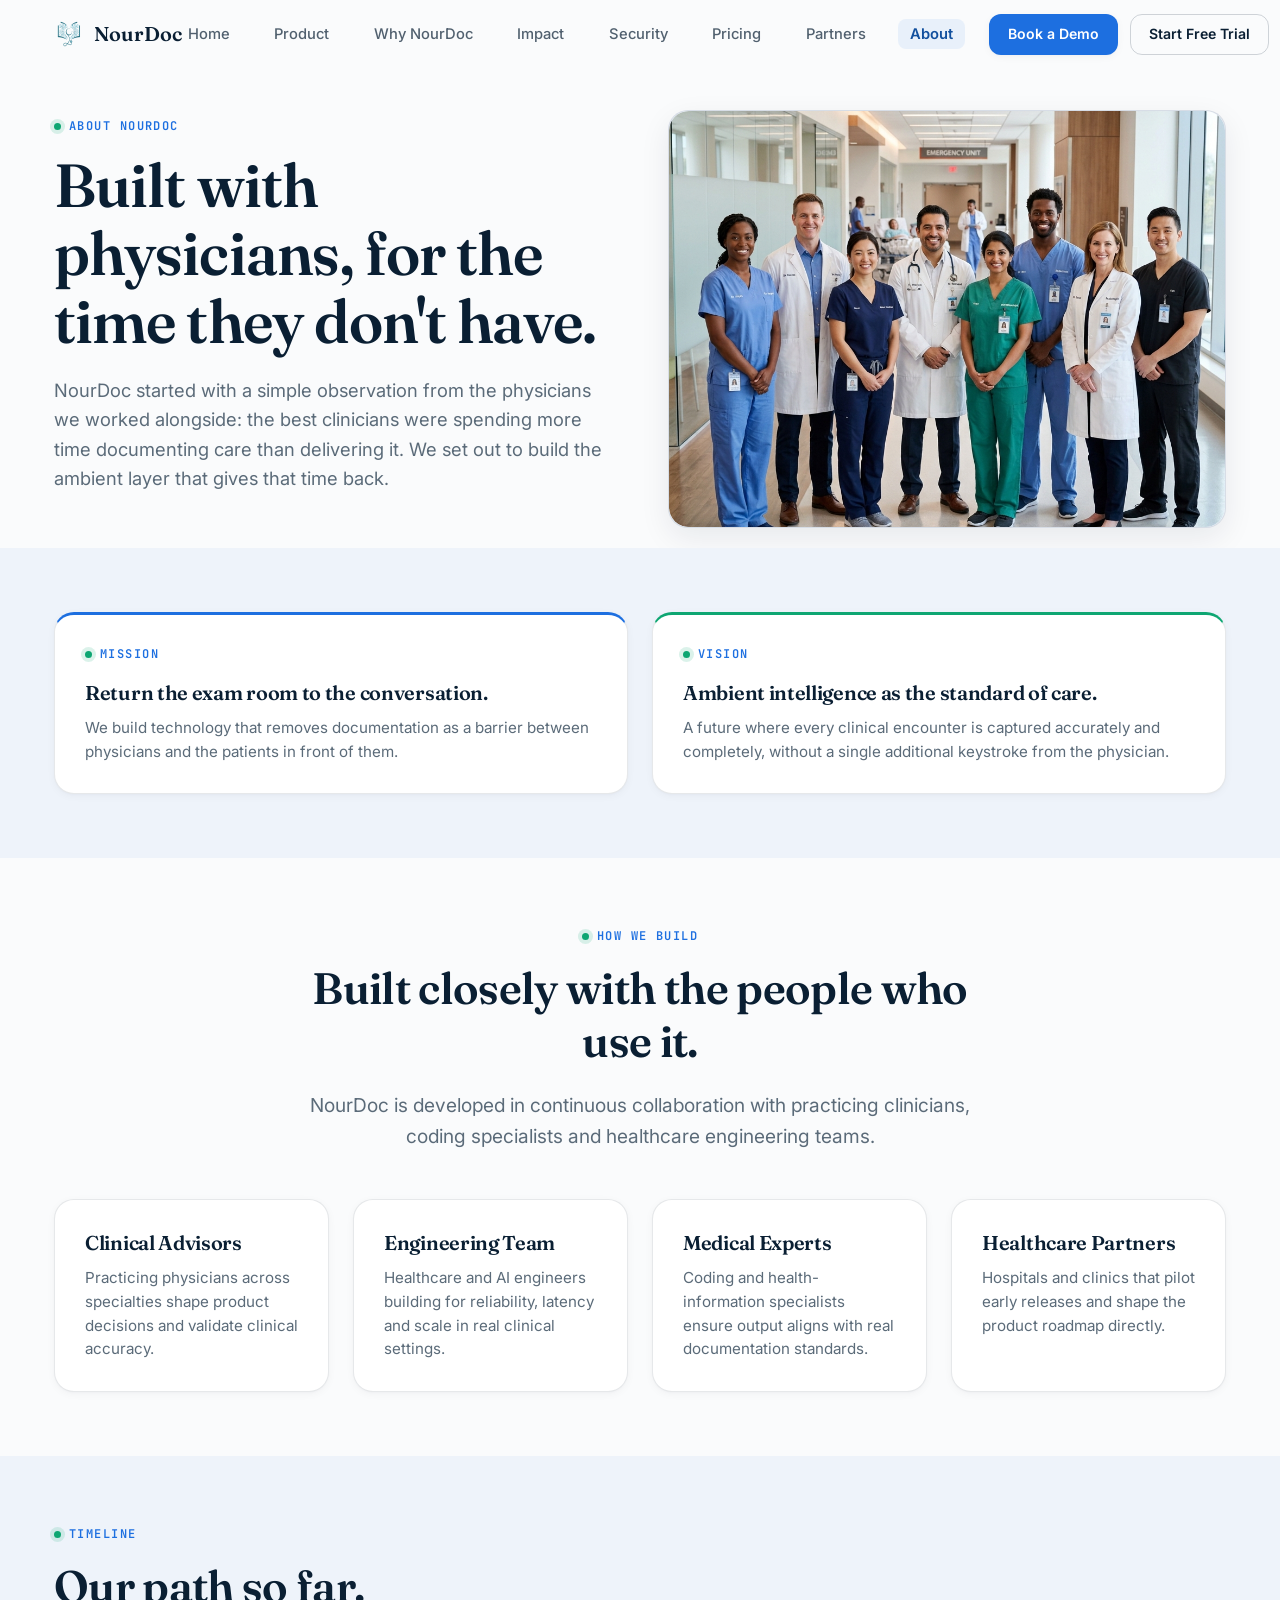
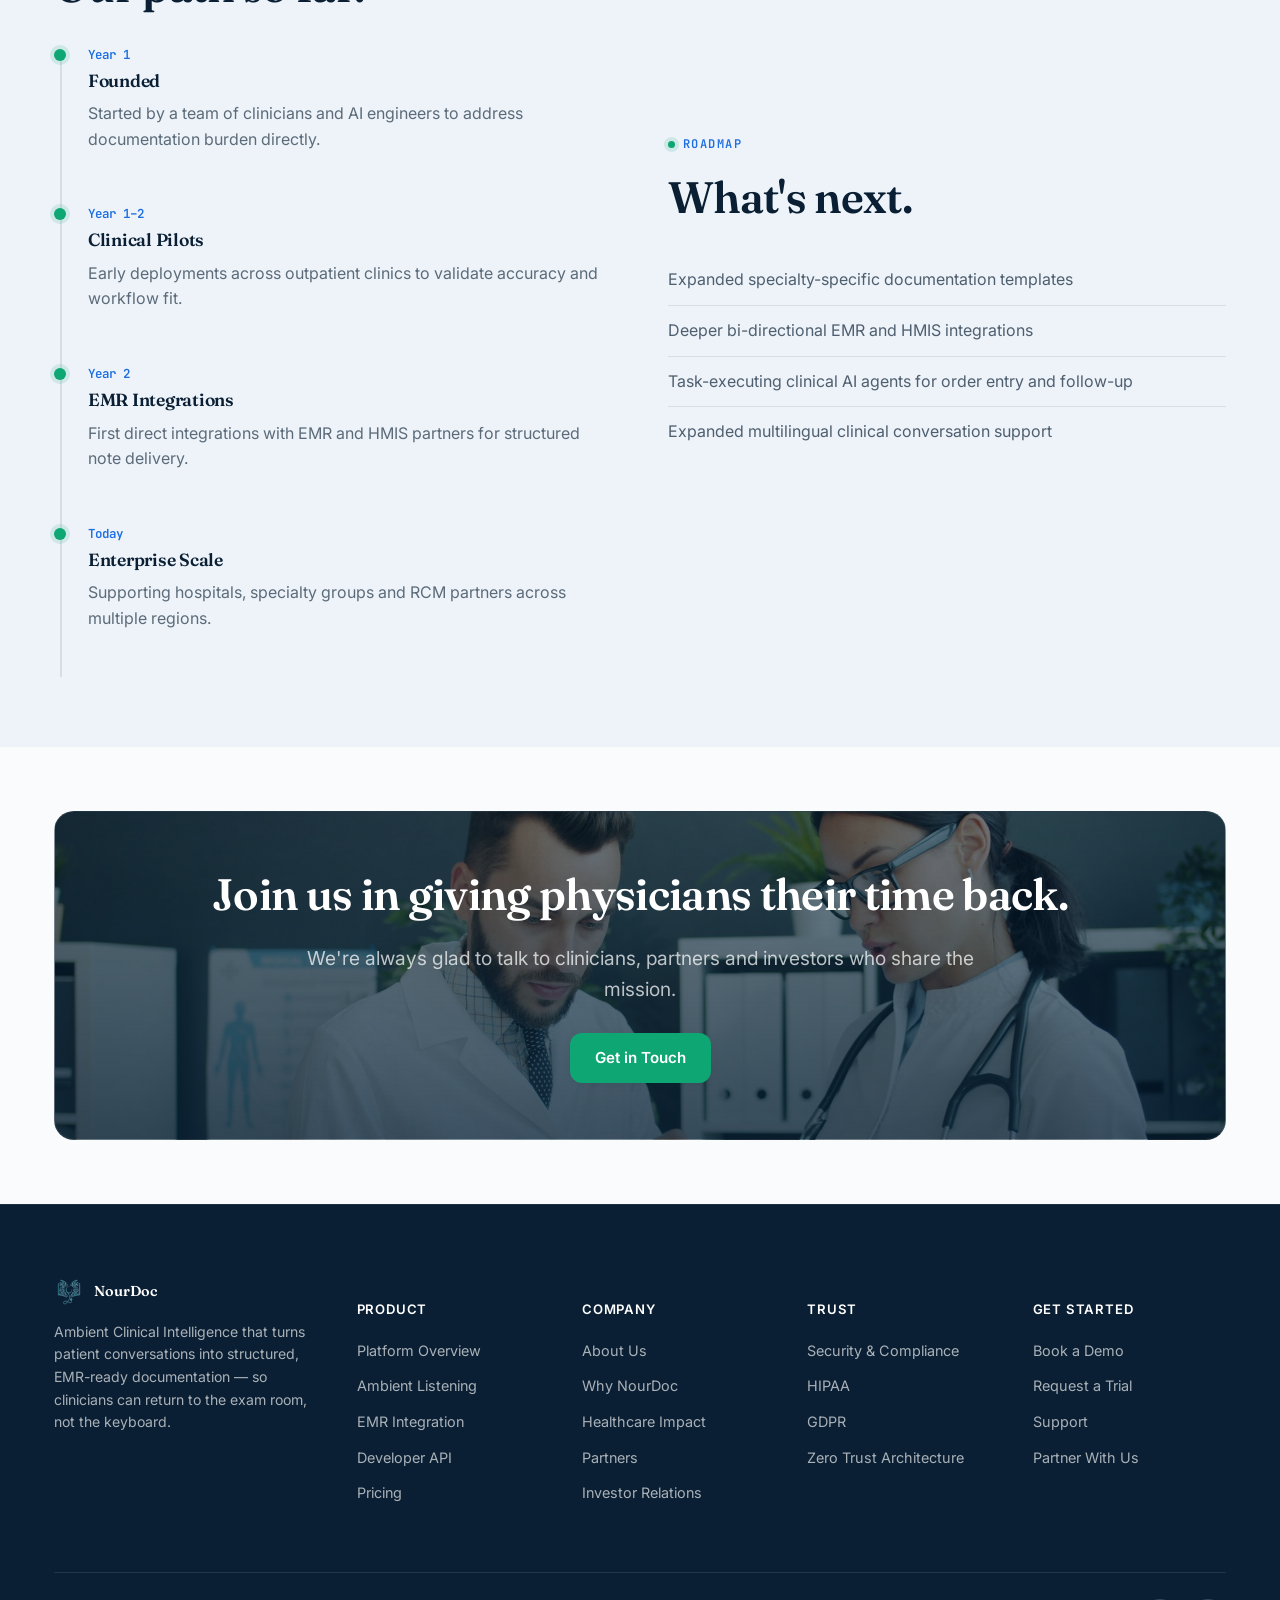
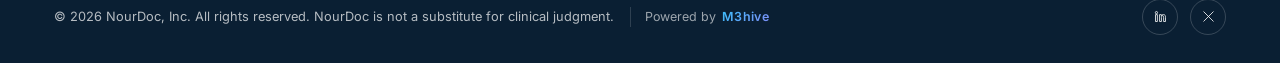
==== commit 9bfb436e: "Update project code" ====
--- a/about.html
+++ b/about.html
@@ -187,9 +187,12 @@
       </div>
     </div>
     <div class="footer-bottom">
-      <span>&copy; 2026 NourDoc, Inc. All rights reserved. NourDoc is not a substitute for clinical judgment.</span>
+      <div class="footer-bottom-info">
+        <span>&copy; 2026 NourDoc, Inc. All rights reserved. NourDoc is not a substitute for clinical judgment.</span>
+        <span class="powered-by">Powered by <a href="https://m3hive.com" target="_blank" rel="noopener noreferrer" class="m3hive-badge">M3hive</a></span>
+      </div>
       <div class="footer-social">
-        <a href="#" aria-label="LinkedIn"><svg viewBox="0 0 24 24" fill="none" stroke="currentColor" stroke-width="1.6"><path d="M4 9h3v11H4zM5.5 4a1.8 1.8 0 110 3.6A1.8 1.8 0 015.5 4zM10.5 9H13.4V10.6C13.9 9.7 15 9 16.6 9C19.7 9 20 11 20 13.3V20H17V13.9C17 12.5 17 10.7 15 10.7C13 10.7 13.5 12.4 13.5 13.9V20H10.5z"/></svg></a>
+        <a href="https://www.linkedin.com/company/m3-hive/?originalSubdomain=ca" target="_blank" rel="noopener noreferrer" aria-label="LinkedIn"><svg viewBox="0 0 24 24" fill="none" stroke="currentColor" stroke-width="1.6"><path d="M4 9h3v11H4zM5.5 4a1.8 1.8 0 110 3.6A1.8 1.8 0 015.5 4zM10.5 9H13.4V10.6C13.9 9.7 15 9 16.6 9C19.7 9 20 11 20 13.3V20H17V13.9C17 12.5 17 10.7 15 10.7C13 10.7 13.5 12.4 13.5 13.9V20H10.5z"/></svg></a>
         <a href="#" aria-label="X"><svg viewBox="0 0 24 24" fill="none" stroke="currentColor" stroke-width="1.6"><path d="M4 4l16 16M20 4L4 20"/></svg></a>
       </div>
     </div>
@@ -197,4 +200,4 @@
 </footer>
 <script src="js/script.js"></script>
 </body>
-</html>+</html>
--- a/css/style.css
+++ b/css/style.css
@@ -1355,7 +1355,42 @@
   border-top: 1px solid rgba(255, 255, 255, 0.1);
   font-size: 0.8rem;
   flex-wrap: wrap;
-  gap: 12px;
+  gap: 16px;
+}
+
+.footer-bottom-info {
+  display: flex;
+  align-items: center;
+  flex-wrap: wrap;
+  gap: 16px;
+  color: rgba(255, 255, 255, 0.7);
+}
+
+.powered-by {
+  display: inline-flex;
+  align-items: center;
+  gap: 6px;
+  font-size: 0.78rem;
+  color: rgba(255, 255, 255, 0.6);
+  padding-left: 14px;
+  border-left: 1px solid rgba(255, 255, 255, 0.15);
+}
+
+.m3hive-badge {
+  font-weight: 600;
+  letter-spacing: 0.03em;
+  background: linear-gradient(135deg, #38bdf8 0%, #818cf8 100%);
+  -webkit-background-clip: text;
+  -webkit-text-fill-color: transparent;
+  background-clip: text;
+  text-decoration: none;
+  display: inline-block;
+  transition: opacity 0.2s ease;
+}
+
+.m3hive-badge:hover {
+  opacity: 0.8;
+  text-decoration: none;
 }
 
 .footer-social {
